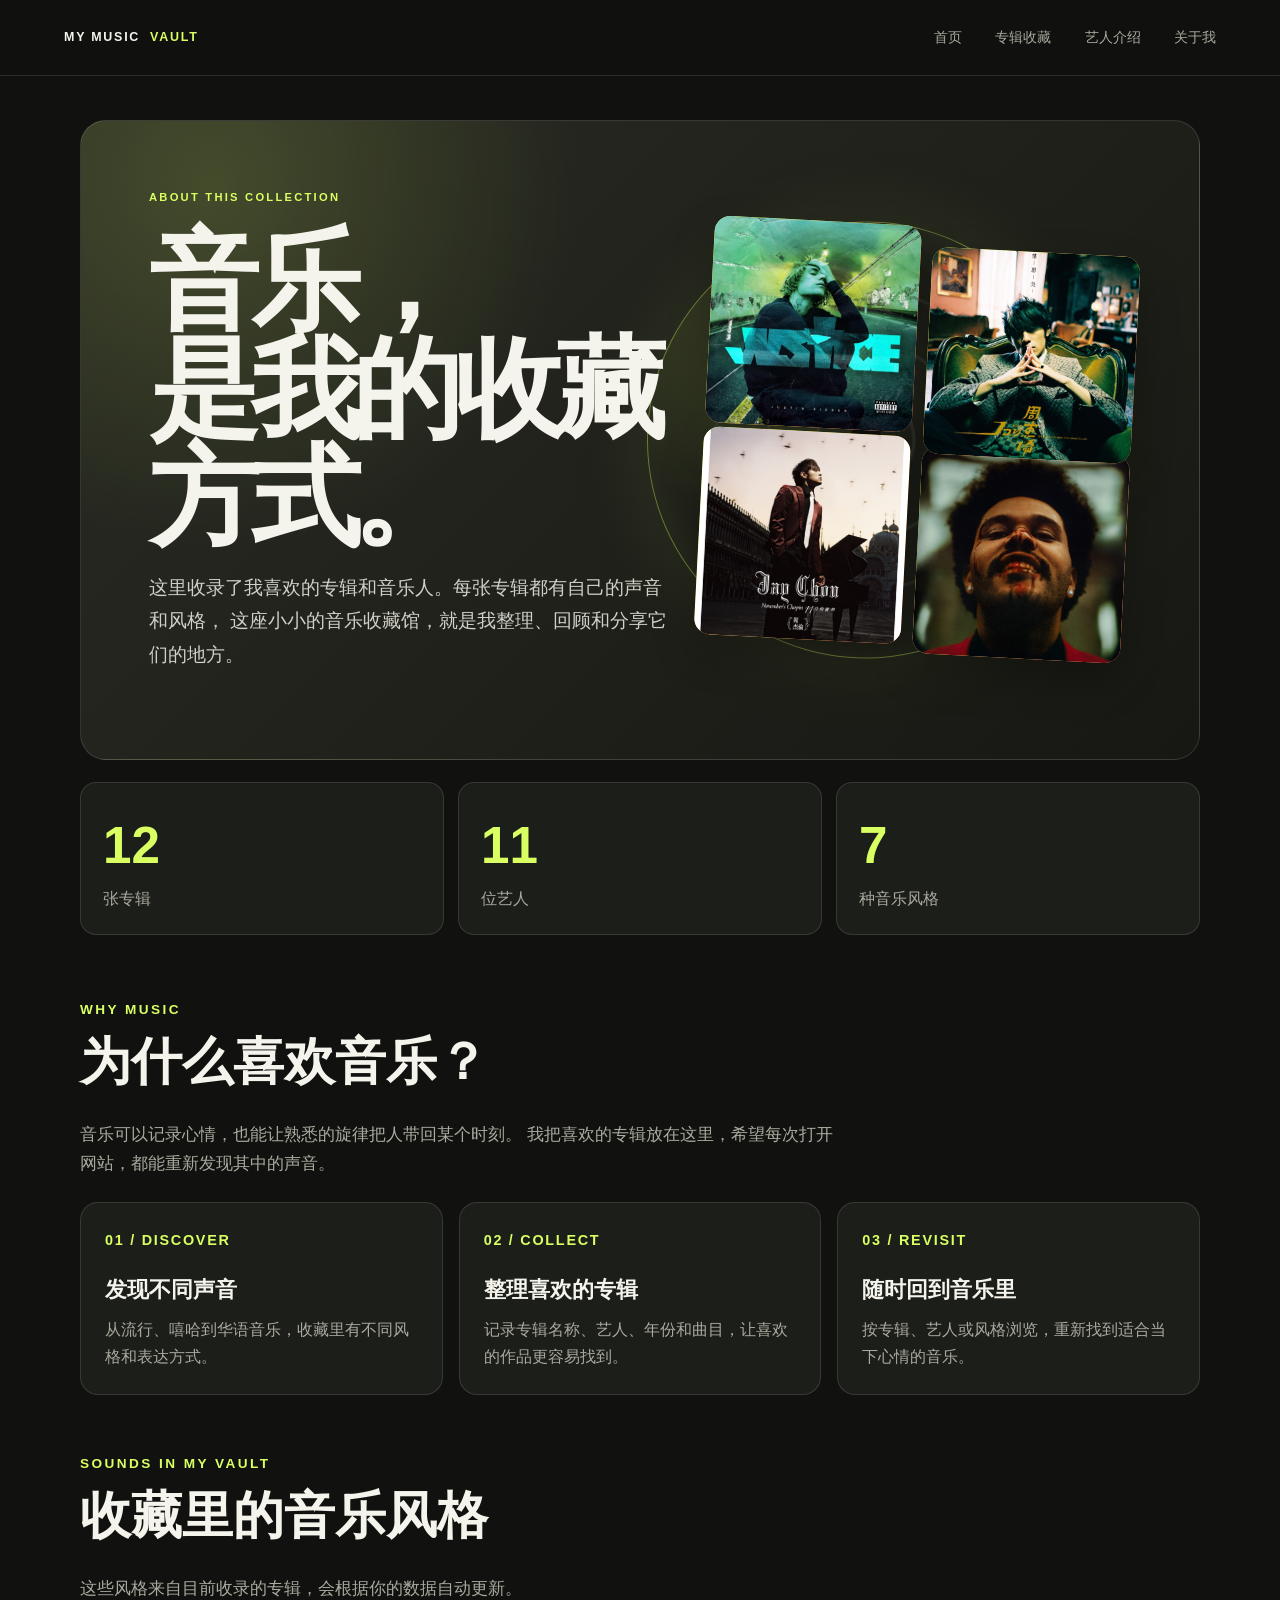
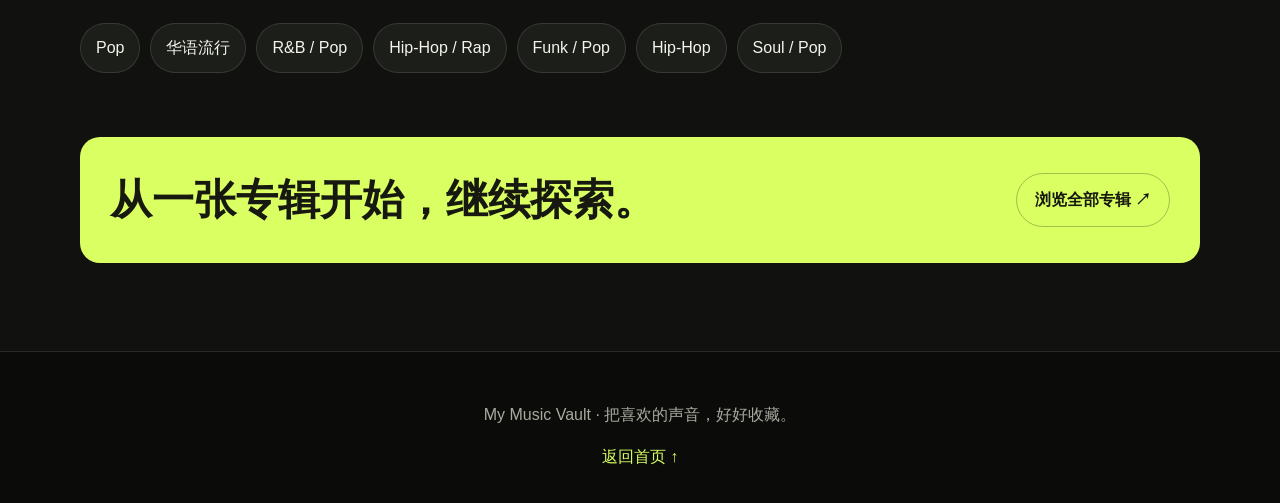
==== about.html @ e2407f65 "Add music collection website" ====
<!DOCTYPE html>
<html lang="zh-CN">
<head>
  <meta charset="UTF-8">
  <meta name="viewport" content="width=device-width, initial-scale=1.0">
  <title>关于我 | My Music Vault</title>
  <link rel="stylesheet" href="style.css">

  <style>
    :root {
      --bg: #11120f;
      --panel: #1c1e19;
      --text: #f4f3ec;
      --muted: #aaa99f;
      --lime: #d9ff62;
      --coral: #ff805e;
      --line: rgba(255,255,255,.12);
    }

    * { box-sizing: border-box; }

    body {
      margin: 0;
      background: var(--bg);
      color: var(--text);
      font-family: Arial, "Microsoft YaHei", sans-serif;
    }

    a { color: inherit; }

    main {
      width: min(1120px, calc(100% - 40px));
      margin: 0 auto;
      padding: 44px 0 88px;
    }

    .hero {
      display: grid;
      grid-template-columns: 1.1fr .9fr;
      gap: 34px;
      align-items: center;
      min-height: 420px;
      padding: clamp(28px, 6vw, 68px);
      border: 1px solid var(--line);
      border-radius: 26px;
      background:
        radial-gradient(circle at 12% 10%, rgba(217,255,98,.16), transparent 32%),
        linear-gradient(135deg, #292b23, #171813);
    }

    .eyebrow {
      color: var(--lime);
      font-size: .85rem;
      font-weight: 700;
      letter-spacing: .18em;
    }

    h1 {
      max-width: 700px;
      margin: 18px 0;
      font-size: clamp(3rem, 8vw, 6.5rem);
      line-height: .94;
    }

    .hero-copy {
      max-width: 620px;
      color: #d1d0c7;
      font-size: clamp(1rem, 2vw, 1.2rem);
      line-height: 1.75;
    }

    .cover-wall {
      display: grid;
      grid-template-columns: repeat(2, 1fr);
      gap: 12px;
      transform: rotate(3deg);
    }

    .wall-cover {
      aspect-ratio: 1;
      overflow: hidden;
      border-radius: 16px;
      background: linear-gradient(135deg, var(--lime), var(--coral));
      box-shadow: 0 18px 40px rgba(0,0,0,.25);
    }

    .wall-cover:nth-child(2) { transform: translateY(20px); }
    .wall-cover:nth-child(3) { transform: translateY(-8px); }

    .wall-cover img {
      width: 100%;
      height: 100%;
      object-fit: cover;
    }

    .stats {
      display: grid;
      grid-template-columns: repeat(3, 1fr);
      gap: 14px;
      margin: 22px 0 64px;
    }

    .stat {
      padding: 22px;
      border: 1px solid var(--line);
      border-radius: 16px;
      background: var(--panel);
    }

    .stat strong {
      display: block;
      color: var(--lime);
      font-size: clamp(2rem, 5vw, 3.2rem);
    }

    .stat span { color: var(--muted); }

    .section {
      margin-top: 58px;
    }

    .section h2 {
      margin: 0 0 14px;
      font-size: clamp(2rem, 5vw, 3.2rem);
    }

    .section-lead {
      max-width: 760px;
      color: var(--muted);
      font-size: 1.05rem;
      line-height: 1.75;
    }

    .values {
      display: grid;
      grid-template-columns: repeat(3, 1fr);
      gap: 16px;
      margin-top: 24px;
    }

    .value-card {
      min-height: 190px;
      padding: 24px;
      border: 1px solid var(--line);
      border-radius: 18px;
      background: var(--panel);
    }

    .value-card span {
      color: var(--lime);
      font-size: .9rem;
      font-weight: bold;
      letter-spacing: .12em;
    }

    .value-card h3 {
      margin: 20px 0 10px;
      font-size: 1.35rem;
    }

    .value-card p {
      margin: 0;
      color: var(--muted);
      line-height: 1.65;
    }

    .genre-list {
      display: flex;
      flex-wrap: wrap;
      gap: 10px;
      margin-top: 20px;
    }

    .genre-tag {
      padding: 11px 15px;
      border: 1px solid var(--line);
      border-radius: 999px;
      background: var(--panel);
      color: var(--text);
    }

    .closing {
      display: flex;
      flex-wrap: wrap;
      justify-content: space-between;
      align-items: center;
      gap: 20px;
      margin-top: 64px;
      padding: 30px;
      border-radius: 20px;
      background: var(--lime);
      color: #171810;
    }

    .closing h2 {
      margin: 0;
      font-size: clamp(1.7rem, 4vw, 2.6rem);
    }

    .closing a {
      padding: 13px 18px;
      border: 1px solid rgba(0,0,0,.25);
      border-radius: 999px;
      text-decoration: none;
      font-weight: bold;
    }

    .message {
      color: var(--muted);
      line-height: 1.7;
    }

    @media (max-width: 760px) {
      main {
        width: calc(100% - 28px);
        padding-top: 24px;
      }

      .hero {
        grid-template-columns: 1fr;
        gap: 28px;
      }

      .cover-wall {
        width: min(100%, 440px);
        transform: none;
      }

      .stats { gap: 8px; }
      .stat { padding: 16px; }
      .values { grid-template-columns: 1fr; }
      .value-card { min-height: auto; }
    }
  </style>
</head>

<body>
  <div id="nav-placeholder"></div>

  <main>
    <section class="hero">
      <div>
        <div class="eyebrow">ABOUT THIS COLLECTION</div>
        <h1>音乐，<br>是我的收藏方式。</h1>
        <p class="hero-copy">
          这里收录了我喜欢的专辑和音乐人。每张专辑都有自己的声音和风格，
          这座小小的音乐收藏馆，就是我整理、回顾和分享它们的地方。
        </p>
      </div>

      <div class="cover-wall" id="cover-wall" aria-label="收藏专辑封面"></div>
    </section>

    <section class="stats" aria-label="收藏统计">
      <div class="stat">
        <strong id="album-count">—</strong>
        <span>张专辑</span>
      </div>
      <div class="stat">
        <strong id="artist-count">—</strong>
        <span>位艺人</span>
      </div>
      <div class="stat">
        <strong id="genre-count">—</strong>
        <span>种音乐风格</span>
      </div>
    </section>

    <section class="section">
      <div class="eyebrow">WHY MUSIC</div>
      <h2>为什么喜欢音乐？</h2>
      <p class="section-lead">
        音乐可以记录心情，也能让熟悉的旋律把人带回某个时刻。
        我把喜欢的专辑放在这里，希望每次打开网站，都能重新发现其中的声音。
      </p>

      <div class="values">
        <article class="value-card">
          <span>01 / DISCOVER</span>
          <h3>发现不同声音</h3>
          <p>从流行、嘻哈到华语音乐，收藏里有不同风格和表达方式。</p>
        </article>

        <article class="value-card">
          <span>02 / COLLECT</span>
          <h3>整理喜欢的专辑</h3>
          <p>记录专辑名称、艺人、年份和曲目，让喜欢的作品更容易找到。</p>
        </article>

        <article class="value-card">
          <span>03 / REVISIT</span>
          <h3>随时回到音乐里</h3>
          <p>按专辑、艺人或风格浏览，重新找到适合当下心情的音乐。</p>
        </article>
      </div>
    </section>

    <section class="section">
      <div class="eyebrow">SOUNDS IN MY VAULT</div>
      <h2>收藏里的音乐风格</h2>
      <p class="section-lead">这些风格来自目前收录的专辑，会根据你的数据自动更新。</p>
      <div class="genre-list" id="genre-list"></div>
    </section>

    <section class="closing">
      <h2>从一张专辑开始，继续探索。</h2>
      <a href="albums.html">浏览全部专辑 ↗</a>
    </section>

    <p class="message" id="data-message" hidden></p>
  </main>

  <div id="footer-placeholder"></div>

  <script src="nav.js"></script>
  <script src="js/albums-data.js"></script>

  <script>
    const vault = window.MUSIC_VAULT;
    const albums = vault?.albums || [];
    const artists = vault?.artists || [];

    if (!vault || !Array.isArray(vault.albums)) {
      document.getElementById("data-message").hidden = false;
      document.getElementById("data-message").textContent =
        "没有读取到专辑数据，请确认 js/albums-data.js 文件存在。";
    } else {
      const genres = [...new Set(albums.map(album => album.genre).filter(Boolean))];

      document.getElementById("album-count").textContent = albums.length;
      document.getElementById("artist-count").textContent = artists.length;
      document.getElementById("genre-count").textContent = genres.length;

      const wall = document.getElementById("cover-wall");
      albums.slice(0, 4).forEach(album => {
        const tile = document.createElement("div");
        tile.className = "wall-cover";

        if (album.cover) {
          const image = document.createElement("img");
          image.src = album.cover;
          image.alt = `${album.title} 专辑封面`;
          image.onerror = () => {
            image.remove();
            tile.textContent = album.title || "♫";
          };
          tile.appendChild(image);
        } else {
          tile.textContent = album.title || "♫";
        }

        wall.appendChild(tile);
      });

      const genreList = document.getElementById("genre-list");
      genres.forEach(genre => {
        const tag = document.createElement("span");
        tag.className = "genre-tag";
        tag.textContent = genre;
        genreList.appendChild(tag);
      });
    }
  </script>
</body>
</html>
---- style.css ----
:root {
  --bg: #11120f;
  --panel: #1a1b17;
  --panel-light: #22231e;
  --text: #f2f0e8;
  --muted: #9b9c90;
  --line: rgba(255, 255, 255, .12);
  --lime: #d9ff62;
  --orange: #ff825e;
}

* {
  box-sizing: border-box;
}

html {
  scroll-behavior: smooth;
}

body {
  margin: 0;
  color: var(--text);
  background:
    radial-gradient(ellipse at 80% 0%, rgba(217, 255, 98, .06), transparent 35rem),
    var(--bg);
  font-family: Inter, "Helvetica Neue", Arial, "PingFang SC", "Microsoft YaHei", sans-serif;
  line-height: 1.6;
}

a {
  color: inherit;
}

button,
input {
  font: inherit;
}

/* 顶部导航 */
.site-header {
  position: sticky;
  top: 0;
  z-index: 20;
  min-height: 76px;
  display: flex;
  align-items: center;
  justify-content: space-between;
  gap: 28px;
  padding: 14px clamp(20px, 5vw, 76px);
  border-bottom: 1px solid var(--line);
  background: rgba(17, 18, 15, .88);
  backdrop-filter: blur(16px);
}

.brand {
  display: inline-flex;
  align-items: center;
  gap: 10px;
  color: var(--text);
  font-size: .78rem;
  font-weight: 800;
  letter-spacing: .14em;
  text-decoration: none;
  white-space: nowrap;
}

.brand strong {
  color: var(--lime);
}

.primary-nav {
  display: flex;
  flex-wrap: wrap;
  justify-content: center;
  gap: clamp(14px, 2.6vw, 34px);
}

.primary-nav a {
  color: var(--muted);
  font-size: .88rem;
  text-decoration: none;
  transition: color .2s ease;
}

.primary-nav a:hover,
.primary-nav a[aria-current="page"] {
  color: var(--lime);
}

/* 首页主视觉 */
.hero {
  position: relative;
  isolation: isolate;
  min-height: min(720px, 82vh);
  overflow: hidden;
  padding: clamp(48px, 10vw, 140px) clamp(24px, 9vw, 130px);
  justify-content: center;
  background:
    linear-gradient(90deg, rgba(17, 18, 15, .97) 0%, rgba(17, 18, 15, .76) 48%, rgba(17, 18, 15, .35) 100%),
    url("images/misc/hero.jpg") center / cover,
    #25251f;
}

.hero::after {
  content: "";
  position: absolute;
  z-index: -1;
  top: 50%;
  right: clamp(20px, 9vw, 140px);
  width: clamp(220px, 34vw, 470px);
  aspect-ratio: 1;
  border: 1px solid rgba(217, 255, 98, .4);
  border-radius: 50%;
  background:
    radial-gradient(circle, var(--bg) 0 5%, transparent 5.5% 15%, rgba(255,255,255,.08) 15.5% 16%, transparent 16.5% 31%, rgba(255,255,255,.07) 31.5% 32%, transparent 32.5% 48%, rgba(255,255,255,.06) 48.5% 49%, transparent 49.5%),
    radial-gradient(circle at 35% 30%, rgba(217,255,98,.18), transparent 38%);
  box-shadow: 0 0 90px rgba(217, 255, 98, .09), inset 0 0 60px rgba(217,255,98,.07);
  transform: translateY(-50%) rotate(-18deg);
}

.hero > * {
  position: relative;
  z-index: 1;
}

.hero .eyebrow,
.eyebrow {
  color: var(--lime);
  font-size: .7rem;
  font-weight: 700;
  letter-spacing: .2em;
  text-transform: uppercase;
}

.hero h1 {
  max-width: 760px;
  margin: 20px 0;
  font-size: clamp(3.4rem, 8.6vw, 8rem);
  font-weight: 800;
  letter-spacing: -.075em;
  line-height: .98;
}

.hero h1 em {
  color: var(--lime);
  font-style: normal;
}

.hero-intro,
.hero > p:not(.eyebrow) {
  max-width: 490px;
  color: #c5c4bb;
  font-size: clamp(1rem, 1.5vw, 1.15rem);
  line-height: 1.8;
}

.hero-link {
  display: inline-flex;
  align-items: center;
  gap: 20px;
  width: fit-content;
  margin-top: 22px;
  padding: 13px 18px;
  border: 1px solid var(--lime);
  color: var(--bg);
  background: var(--lime);
  font-size: .85rem;
  font-weight: 800;
  text-decoration: none;
  transition: transform .2s ease, background .2s ease;
}

.hero-link:hover {
  transform: translateY(-3px);
  background: #e7ff9c;
}

/* 专辑区域与标题 */
.collection {
  width: min(1320px, calc(100% - 48px));
  padding: clamp(64px, 9vw, 120px) 0;
}

.section-heading {
  align-items: end;
  margin-bottom: 34px;
}

.section-heading h2 {
  color: var(--text);
  font-size: clamp(2.6rem, 5vw, 4.6rem);
  font-weight: 800;
  letter-spacing: -.06em;
}

.section-heading p {
  color: var(--muted);
}

.search-row {
  margin: 30px 0 34px;
}

.search-row label {
  color: var(--muted);
  font-size: .85rem;
}

#album-search {
  min-height: 48px;
  border: 1px solid var(--line);
  border-radius: 3px;
  color: var(--text);
  background: var(--panel);
}

#album-search::placeholder {
  color: #73746b;
}

#album-search:focus {
  border-color: var(--lime);
  outline: 2px solid rgba(217, 255, 98, .18);
}

#result-count {
  color: var(--lime);
  font-size: .82rem;
}

/* 专辑卡片 */
.album-grid {
  grid-template-columns: repeat(4, minmax(0, 1fr));
  gap: 34px 18px;
}

.album-card {
  min-width: 0;
  padding: 0 0 16px;
  border-bottom: 1px solid var(--line);
  background: transparent;
  transition: transform .25s ease;
}

.album-card:hover {
  transform: translateY(-5px);
  box-shadow: none;
}

.cover {
  border: 1px solid rgba(255, 255, 255, .12);
  background: linear-gradient(135deg, var(--tone-a), var(--tone-b));
  box-shadow: 0 14px 35px rgba(0, 0, 0, .25);
}

.cover img {
  z-index: 1;
  transition: transform .45s cubic-bezier(.2,.7,.2,1);
}

.album-card:hover .cover img {
  transform: scale(1.055);
}

.cover-title {
  position: absolute;
  z-index: 2;
  right: 0;
  bottom: 0;
  left: 0;
  padding: 36px 14px 13px;
  color: white;
  background: linear-gradient(transparent, rgba(0,0,0,.7));
  font-size: .9rem;
  font-weight: 800;
  letter-spacing: .08em;
}

.album-meta {
  min-height: 76px;
  margin-top: 16px;
}

.album-meta h3 {
  margin-bottom: 6px;
  color: var(--text);
  font-size: 1rem;
  line-height: 1.35;
}

.album-meta p {
  color: var(--muted);
  font-size: .82rem;
}

.album-year {
  color: var(--lime);
  font-size: .78rem;
}

/* 曲目按钮 */
.track-list {
  gap: 7px;
  margin-top: 12px;
}

.track-button {
  padding: 7px 9px;
  border: 1px solid var(--line);
  border-radius: 2px;
  color: #d5d4cc;
  background: transparent;
  font-size: .75rem;
  transition: color .2s ease, border-color .2s ease, background .2s ease;
}

.track-button:hover,
.track-button:focus-visible {
  border-color: var(--lime);
  color: var(--bg);
  background: var(--lime);
}

/* 播放器 */
.player {
  margin-top: 70px;
  padding: clamp(20px, 4vw, 38px);
  border: 1px solid var(--line);
  background:
    linear-gradient(120deg, rgba(217,255,98,.08), transparent 55%),
    var(--panel);
}

.player h2 {
  color: var(--lime);
  font-size: 1.5rem;
}

.player audio {
  accent-color: var(--lime);
}

#player-status {
  color: var(--muted);
}

/* 其他页面链接和页脚 */
.quick-links {
  gap: 10px;
}

.quick-links a {
  padding: 11px 14px;
  border: 1px solid var(--line);
  color: #d8d7cf;
  font-size: .82rem;
  text-decoration: none;
}

.quick-links a:hover {
  border-color: var(--lime);
  color: var(--lime);
  background: transparent;
}

.site-footer {
  padding: 34px 24px;
  border-top: 1px solid var(--line);
  color: var(--muted);
  background: #0b0c0a;
  text-align: center;
}

.site-footer a {
  color: var(--lime);
  text-decoration: none;
}

/* 平板与手机 */
@media (max-width: 980px) {
  .album-grid {
    grid-template-columns: repeat(3, minmax(0, 1fr));
  }

  .site-header {
    flex-wrap: wrap;
  }
}

@media (max-width: 680px) {
  .site-header {
    justify-content: center;
    padding: 14px 18px;
  }

  .primary-nav {
    gap: 12px 18px;
  }

  .hero {
    min-height: 600px;
    padding: 60px 24px;
  }

  .hero::after {
    top: auto;
    right: -50px;
    bottom: -40px;
    width: 240px;
    transform: rotate(-18deg);
  }

  .hero h1 {
    font-size: clamp(3.2rem, 14vw, 5.5rem);
  }

  .section-heading {
    display: block;
  }

  .album-grid {
    grid-template-columns: repeat(2, minmax(0, 1fr));
    gap: 24px 12px;
  }

  .collection {
    width: calc(100% - 32px);
  }
}

@media (max-width: 390px) {
  .album-grid {
    grid-template-columns: 1fr;
  }
}

@media (prefers-reduced-motion: reduce) {
  *,
  *::before,
  *::after {
    scroll-behavior: auto !important;
    transition-duration: .01ms !important;
  }
}
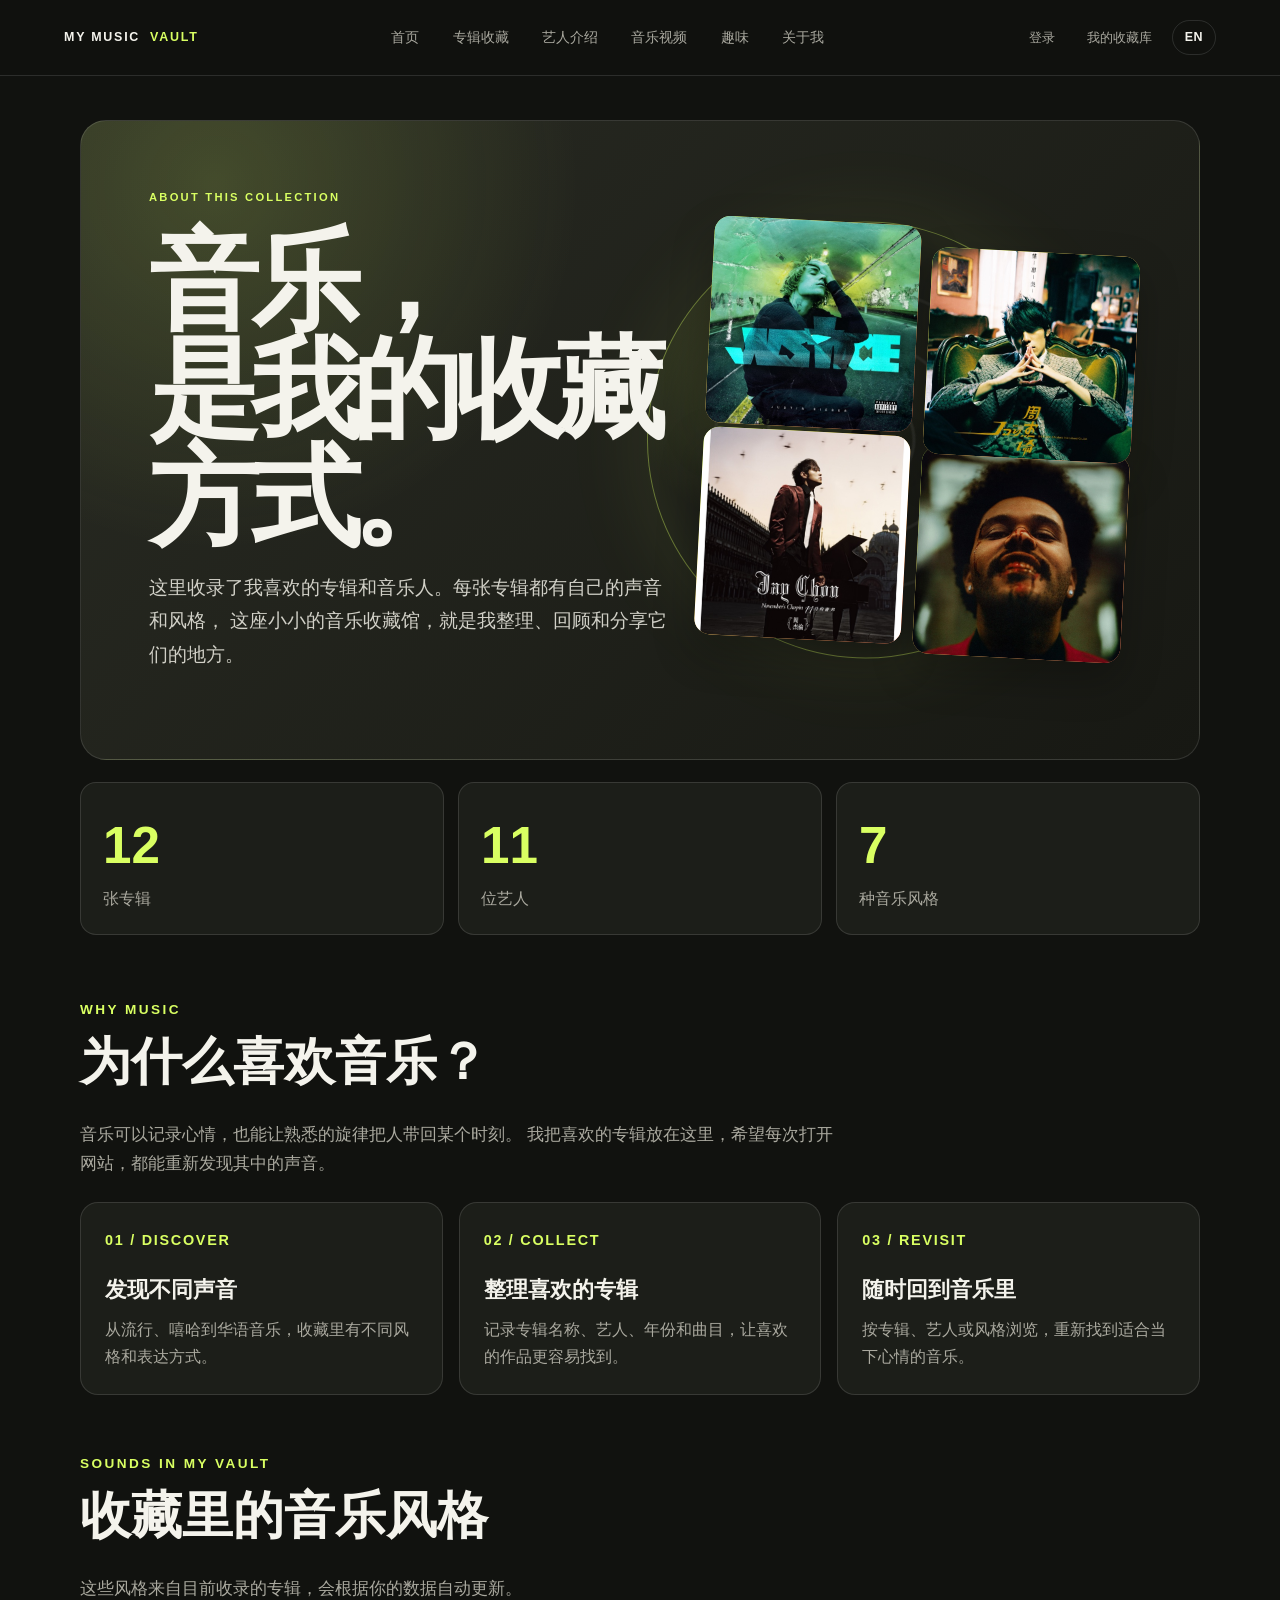
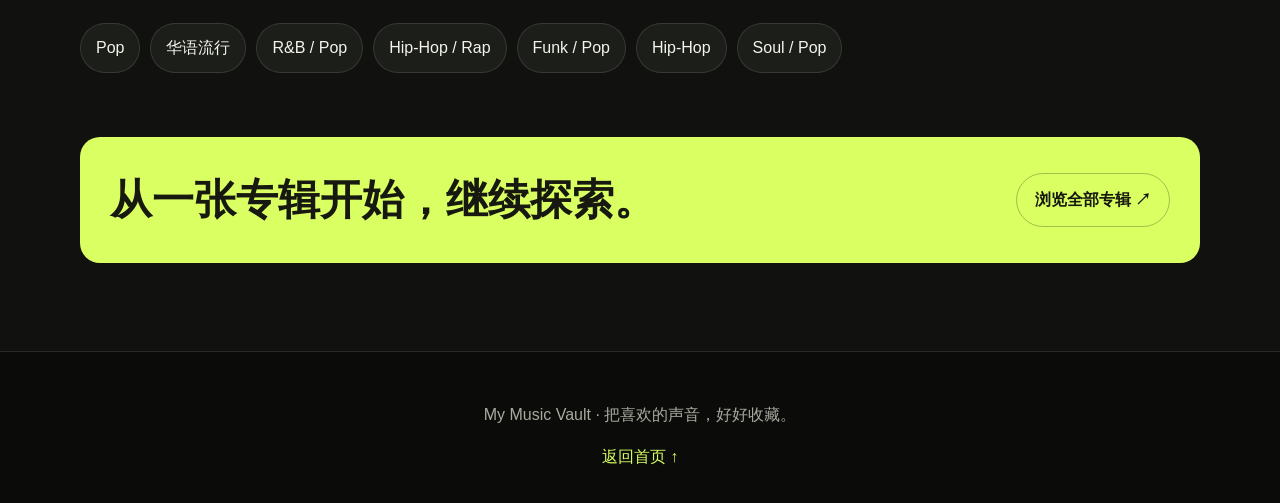
==== commit e8963939: "改造音乐收藏站：中英切换、B站视频替代MP3、趣味页、账号与个人收藏库 - 新增中英文语言切换(js/i18n.js) - 删除全部 mp3，改用 B 站音乐视频(videos.html) - 新增趣" ====
--- a/about.html
+++ b/about.html
@@ -241,8 +241,8 @@
     <section class="hero">
       <div>
         <div class="eyebrow">ABOUT THIS COLLECTION</div>
-        <h1>音乐，<br>是我的收藏方式。</h1>
-        <p class="hero-copy">
+        <h1 data-i18n-html="about.title">音乐，<br>是我的收藏方式。</h1>
+        <p class="hero-copy" data-i18n="about.hero">
           这里收录了我喜欢的专辑和音乐人。每张专辑都有自己的声音和风格，
           这座小小的音乐收藏馆，就是我整理、回顾和分享它们的地方。
         </p>
@@ -254,22 +254,22 @@
     <section class="stats" aria-label="收藏统计">
       <div class="stat">
         <strong id="album-count">—</strong>
-        <span>张专辑</span>
+        <span data-i18n="about.albums">张专辑</span>
       </div>
       <div class="stat">
         <strong id="artist-count">—</strong>
-        <span>位艺人</span>
+        <span data-i18n="about.artists">位艺人</span>
       </div>
       <div class="stat">
         <strong id="genre-count">—</strong>
-        <span>种音乐风格</span>
+        <span data-i18n="about.genres">种音乐风格</span>
       </div>
     </section>
 
     <section class="section">
       <div class="eyebrow">WHY MUSIC</div>
-      <h2>为什么喜欢音乐？</h2>
-      <p class="section-lead">
+      <h2 data-i18n="about.why.title">为什么喜欢音乐？</h2>
+      <p class="section-lead" data-i18n="about.why.lead">
         音乐可以记录心情，也能让熟悉的旋律把人带回某个时刻。
         我把喜欢的专辑放在这里，希望每次打开网站，都能重新发现其中的声音。
       </p>
@@ -277,34 +277,34 @@
       <div class="values">
         <article class="value-card">
           <span>01 / DISCOVER</span>
-          <h3>发现不同声音</h3>
-          <p>从流行、嘻哈到华语音乐，收藏里有不同风格和表达方式。</p>
+          <h3 data-i18n="about.value1.title">发现不同声音</h3>
+          <p data-i18n="about.value1.desc">从流行、嘻哈到华语音乐，收藏里有不同风格和表达方式。</p>
         </article>
 
         <article class="value-card">
           <span>02 / COLLECT</span>
-          <h3>整理喜欢的专辑</h3>
-          <p>记录专辑名称、艺人、年份和曲目，让喜欢的作品更容易找到。</p>
+          <h3 data-i18n="about.value2.title">整理喜欢的专辑</h3>
+          <p data-i18n="about.value2.desc">记录专辑名称、艺人、年份和曲目，让喜欢的作品更容易找到。</p>
         </article>
 
         <article class="value-card">
           <span>03 / REVISIT</span>
-          <h3>随时回到音乐里</h3>
-          <p>按专辑、艺人或风格浏览，重新找到适合当下心情的音乐。</p>
+          <h3 data-i18n="about.value3.title">随时回到音乐里</h3>
+          <p data-i18n="about.value3.desc">按专辑、艺人或风格浏览，重新找到适合当下心情的音乐。</p>
         </article>
       </div>
     </section>
 
     <section class="section">
       <div class="eyebrow">SOUNDS IN MY VAULT</div>
-      <h2>收藏里的音乐风格</h2>
-      <p class="section-lead">这些风格来自目前收录的专辑，会根据你的数据自动更新。</p>
+      <h2 data-i18n="about.sounds.title">收藏里的音乐风格</h2>
+      <p class="section-lead" data-i18n="about.sounds.lead">这些风格来自目前收录的专辑，会根据你的数据自动更新。</p>
       <div class="genre-list" id="genre-list"></div>
     </section>
 
     <section class="closing">
-      <h2>从一张专辑开始，继续探索。</h2>
-      <a href="albums.html">浏览全部专辑 ↗</a>
+      <h2 data-i18n="about.closing.title">从一张专辑开始，继续探索。</h2>
+      <a href="albums.html" data-i18n="about.closing.link">浏览全部专辑 ↗</a>
     </section>
 
     <p class="message" id="data-message" hidden></p>
@@ -312,11 +312,14 @@
 
   <div id="footer-placeholder"></div>
 
+  <script src="js/i18n.js"></script>
+  <script src="js/auth.js"></script>
   <script src="nav.js"></script>
   <script src="js/albums-data.js"></script>
 
   <script>
     const vault = window.MUSIC_VAULT;
+    const I18N = window.I18N;
     const albums = vault?.albums || [];
     const artists = vault?.artists || [];
 
@@ -356,7 +359,7 @@
       genres.forEach(genre => {
         const tag = document.createElement("span");
         tag.className = "genre-tag";
-        tag.textContent = genre;
+        tag.textContent = I18N.genre(genre);
         genreList.appendChild(tag);
       });
     }
--- a/style.css
+++ b/style.css
@@ -434,6 +434,48 @@
   }
 }
 
+/* 导航右侧操作区：语言切换 + 账号入口 */
+.nav-actions {
+  display: flex;
+  align-items: center;
+  flex-wrap: wrap;
+  gap: 8px;
+}
+
+.nav-auth {
+  color: var(--muted);
+  font-size: .82rem;
+  text-decoration: none;
+  padding: 7px 11px;
+  border: 1px solid transparent;
+  border-radius: 999px;
+  transition: color .2s ease, border-color .2s ease;
+}
+
+.nav-auth:hover {
+  color: var(--lime);
+  border-color: var(--line);
+}
+
+.lang-toggle {
+  padding: 7px 12px;
+  border: 1px solid var(--line);
+  border-radius: 999px;
+  color: var(--text);
+  background: transparent;
+  font-size: .78rem;
+  font-weight: 700;
+  letter-spacing: .04em;
+  cursor: pointer;
+  transition: border-color .2s ease, color .2s ease, background .2s ease;
+}
+
+.lang-toggle:hover {
+  border-color: var(--lime);
+  color: var(--bg);
+  background: var(--lime);
+}
+
 @media (prefers-reduced-motion: reduce) {
   *,
   *::before,
